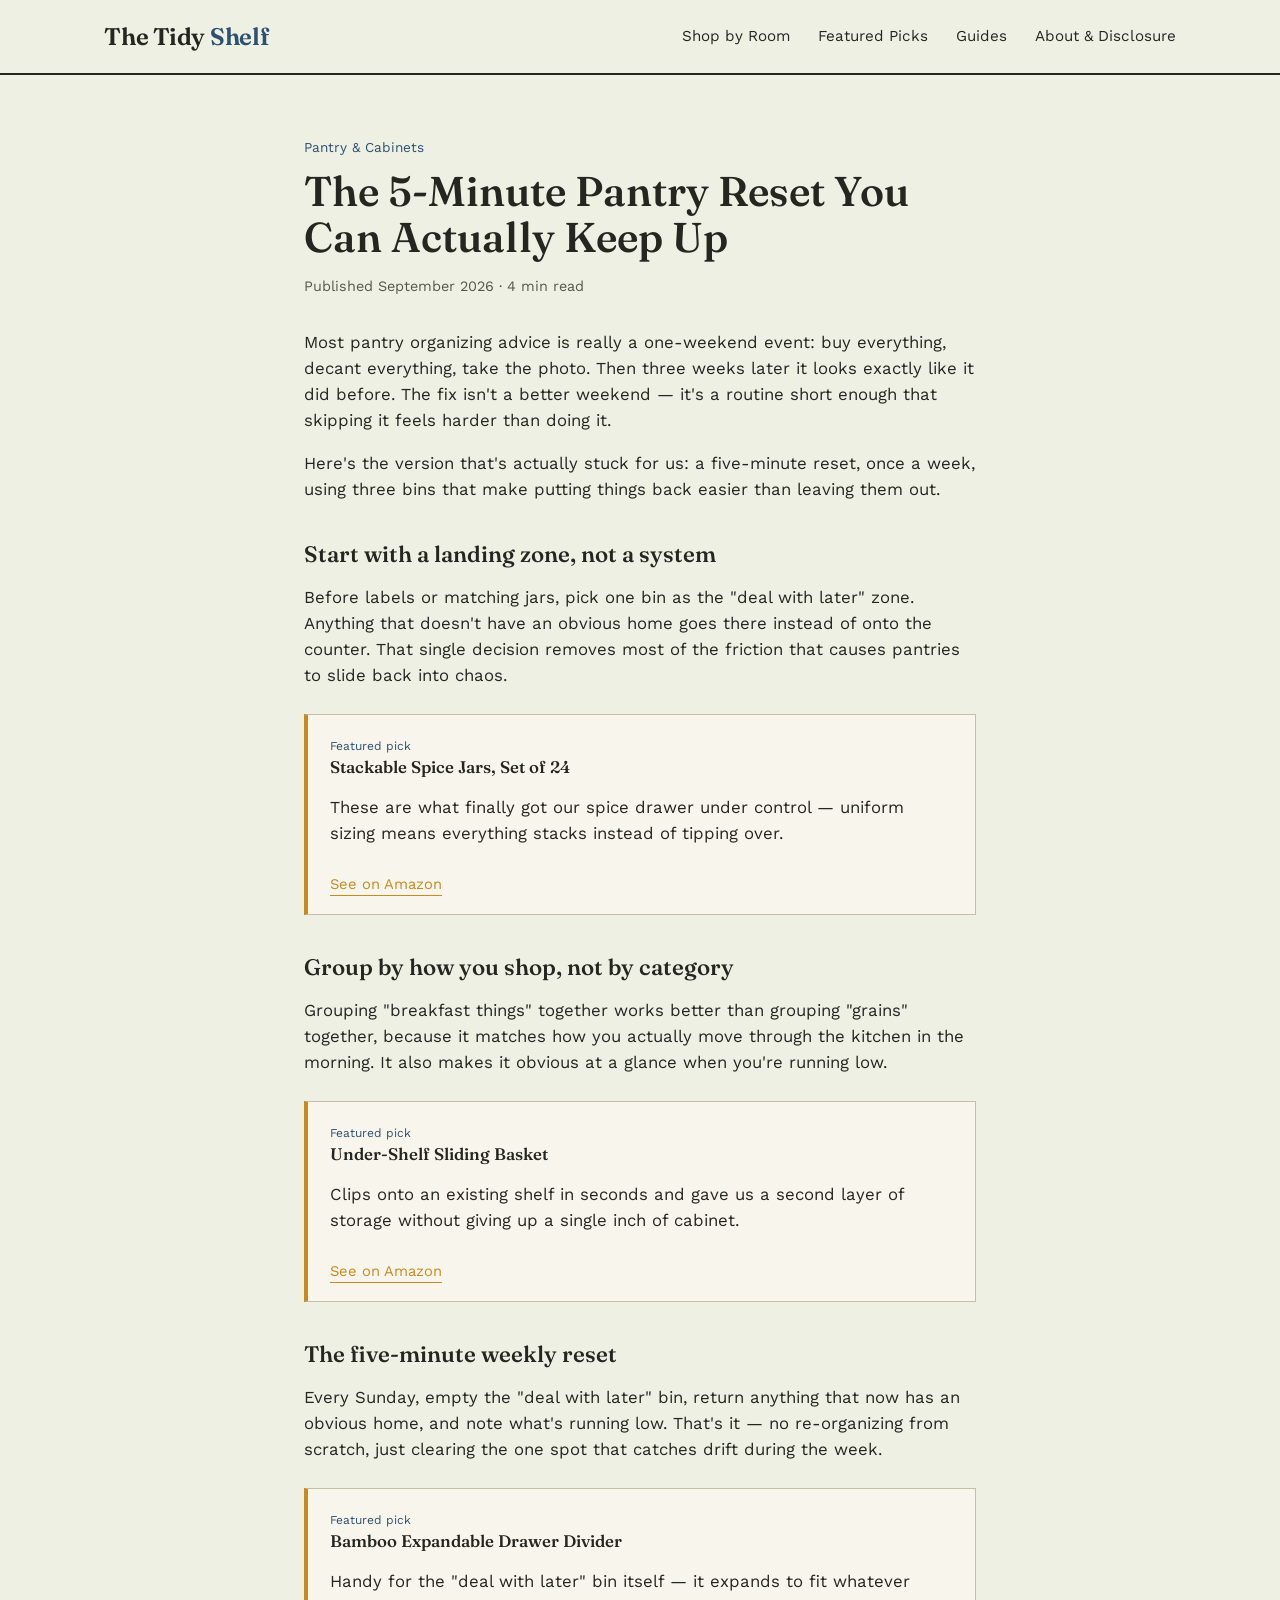
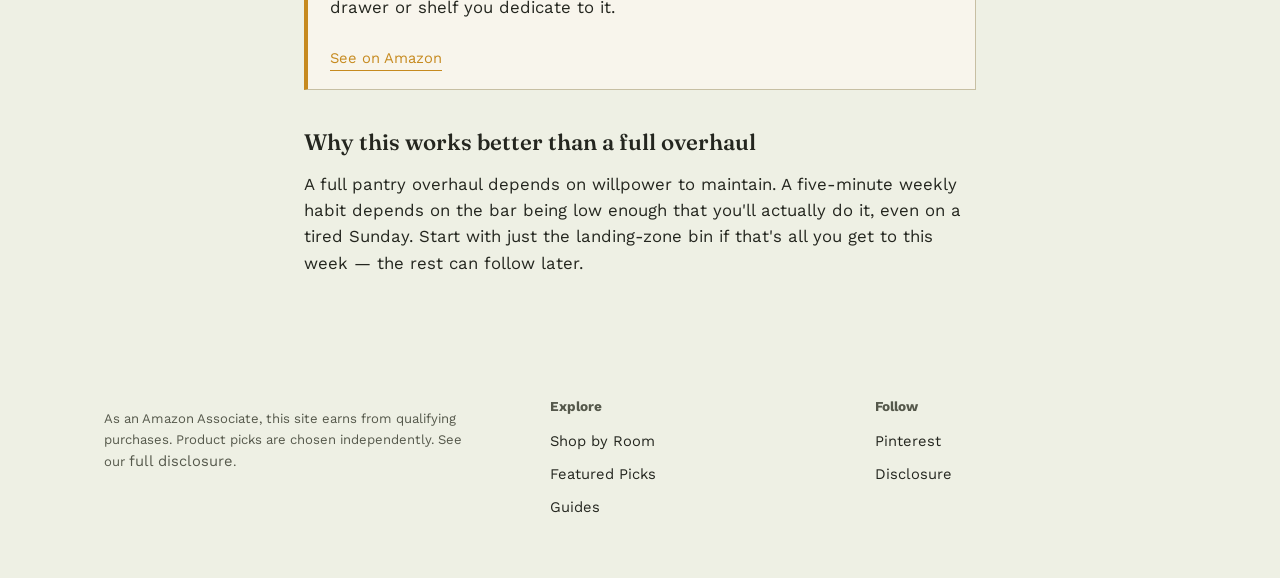
==== blog-post.html @ efd93c71 "Add files via upload" ====
<!DOCTYPE html>
<html lang="en">
<head>
<meta charset="UTF-8">
<meta name="viewport" content="width=device-width, initial-scale=1.0">
<title>The 5-Minute Pantry Reset You Can Actually Keep Up — The Tidy Shelf</title>
<meta name="description" content="A maintenance routine instead of a one-time overhaul, plus the three bins that made it stick.">
<link rel="preconnect" href="https://fonts.googleapis.com">
<link href="https://fonts.googleapis.com/css2?family=Fraunces:wght@400;500;560;620;700&family=Work+Sans:wght@400;500;600&display=swap" rel="stylesheet">
<link rel="stylesheet" href="style.css">
</head>
<body>

<header class="site-header">
  <div class="wrap">
    <a href="index.html" class="wordmark">The Tidy <span>Shelf</span></a>
    <button class="nav-toggle" aria-expanded="false" aria-controls="primary-menu">Menu</button>
    <nav class="primary-nav">
      <ul id="primary-menu">
        <li><a href="index.html#shelf">Shop by Room</a></li>
        <li><a href="index.html#picks">Featured Picks</a></li>
        <li><a href="index.html#blog">Guides</a></li>
        <li><a href="disclosure.html">About &amp; Disclosure</a></li>
      </ul>
    </nav>
  </div>
</header>

<article class="article">
  <div class="wrap">
    <p class="kicker">Pantry &amp; Cabinets</p>
    <h1>The 5-Minute Pantry Reset You Can Actually Keep Up</h1>
    <p class="meta">Published September 2026 · 4 min read</p>

    <p>Most pantry organizing advice is really a one-weekend event: buy everything, decant everything, take the photo. Then three weeks later it looks exactly like it did before. The fix isn't a better weekend — it's a routine short enough that skipping it feels harder than doing it.</p>

    <p>Here's the version that's actually stuck for us: a five-minute reset, once a week, using three bins that make putting things back easier than leaving them out.</p>

    <h2>Start with a landing zone, not a system</h2>
    <p>Before labels or matching jars, pick one bin as the "deal with later" zone. Anything that doesn't have an obvious home goes there instead of onto the counter. That single decision removes most of the friction that causes pantries to slide back into chaos.</p>

    <div class="callout">
      <span class="tag">Featured pick</span>
      <h3>Stackable Spice Jars, Set of 24</h3>
      <p>These are what finally got our spice drawer under control — uniform sizing means everything stacks instead of tipping over.</p>
      <a href="#" class="see-link">See on Amazon</a>
    </div>

    <h2>Group by how you shop, not by category</h2>
    <p>Grouping "breakfast things" together works better than grouping "grains" together, because it matches how you actually move through the kitchen in the morning. It also makes it obvious at a glance when you're running low.</p>

    <div class="callout">
      <span class="tag">Featured pick</span>
      <h3>Under-Shelf Sliding Basket</h3>
      <p>Clips onto an existing shelf in seconds and gave us a second layer of storage without giving up a single inch of cabinet.</p>
      <a href="#" class="see-link">See on Amazon</a>
    </div>

    <h2>The five-minute weekly reset</h2>
    <p>Every Sunday, empty the "deal with later" bin, return anything that now has an obvious home, and note what's running low. That's it — no re-organizing from scratch, just clearing the one spot that catches drift during the week.</p>

    <div class="callout">
      <span class="tag">Featured pick</span>
      <h3>Bamboo Expandable Drawer Divider</h3>
      <p>Handy for the "deal with later" bin itself — it expands to fit whatever drawer or shelf you dedicate to it.</p>
      <a href="#" class="see-link">See on Amazon</a>
    </div>

    <h2>Why this works better than a full overhaul</h2>
    <p>A full pantry overhaul depends on willpower to maintain. A five-minute weekly habit depends on the bar being low enough that you'll actually do it, even on a tired Sunday. Start with just the landing-zone bin if that's all you get to this week — the rest can follow later.</p>
  </div>
</article>

<footer class="site-footer">
  <div class="wrap">
    <div>
      <p class="disclosure-note">As an Amazon Associate, this site earns from qualifying purchases. Product picks are chosen independently. See our <a href="disclosure.html">full disclosure</a>.</p>
    </div>
    <div>
      <h4>Explore</h4>
      <ul>
        <li><a href="index.html#shelf">Shop by Room</a></li>
        <li><a href="index.html#picks">Featured Picks</a></li>
        <li><a href="index.html#blog">Guides</a></li>
      </ul>
    </div>
    <div>
      <h4>Follow</h4>
      <ul>
        <li><a href="https://pinterest.com/" target="_blank" rel="noopener">Pinterest</a></li>
        <li><a href="disclosure.html">Disclosure</a></li>
      </ul>
    </div>
  </div>
</footer>

<script>
  const toggle = document.querySelector('.nav-toggle');
  const menu = document.getElementById('primary-menu');
  if (toggle) {
    toggle.addEventListener('click', () => {
      const open = menu.classList.toggle('open');
      toggle.setAttribute('aria-expanded', open);
    });
  }
</script>
</body>
</html>
---- style.css ----
/* ============================================
   The Tidy Shelf — design tokens
   Palette: pale sage linen + delft ceramic blue + spice mustard
   ============================================ */
:root {
  --bg: #EEF0E4;
  --card: #F8F5EC;
  --ink: #24261F;
  --ink-soft: #55584B;
  --line: #C7BFA3;
  --blue: #2C5170;
  --blue-deep: #1E3C52;
  --mustard: #C68A1F;
  --brick: #8C4A3B;

  --serif: "Fraunces", Georgia, serif;
  --sans: "Work Sans", -apple-system, BlinkMacSystemFont, sans-serif;

  --max: 1120px;
}

* { box-sizing: border-box; }

@media (prefers-reduced-motion: reduce) {
  * { animation: none !important; transition: none !important; }
}

html { scroll-behavior: smooth; }

body {
  margin: 0;
  background: var(--bg);
  color: var(--ink);
  font-family: var(--sans);
  line-height: 1.55;
  -webkit-font-smoothing: antialiased;
}

a { color: inherit; }
img { max-width: 100%; display: block; }

.wrap {
  max-width: var(--max);
  margin: 0 auto;
  padding: 0 24px;
}

h1, h2, h3 {
  font-family: var(--serif);
  font-weight: 560;
  line-height: 1.12;
  margin: 0;
}

p { max-width: 62ch; }

/* ---------- header ---------- */
.site-header {
  border-bottom: 2px solid var(--ink);
  background: var(--bg);
  position: sticky;
  top: 0;
  z-index: 20;
}
.site-header .wrap {
  display: flex;
  align-items: center;
  justify-content: space-between;
  padding-top: 18px;
  padding-bottom: 18px;
}
.wordmark {
  font-family: var(--serif);
  font-size: 1.5rem;
  font-weight: 620;
  text-decoration: none;
  letter-spacing: -0.01em;
}
.wordmark span { color: var(--blue); }

nav.primary-nav ul {
  display: flex;
  gap: 28px;
  list-style: none;
  margin: 0;
  padding: 0;
}
nav.primary-nav a {
  text-decoration: none;
  font-size: 0.95rem;
  color: var(--ink);
  border-bottom: 2px solid transparent;
  padding-bottom: 2px;
}
nav.primary-nav a:hover { border-color: var(--mustard); }

.nav-toggle { display: none; }

@media (max-width: 720px) {
  nav.primary-nav ul {
    position: fixed;
    inset: 61px 0 auto 0;
    flex-direction: column;
    background: var(--bg);
    border-bottom: 2px solid var(--ink);
    padding: 8px 24px 20px;
    gap: 14px;
    display: none;
  }
  nav.primary-nav ul.open { display: flex; }
  .nav-toggle {
    display: inline-flex;
    background: none;
    border: 1px solid var(--ink);
    font-family: var(--sans);
    font-size: 0.9rem;
    padding: 6px 12px;
    cursor: pointer;
  }
}

/* ---------- hero ---------- */
.hero {
  padding: 64px 0 56px;
  border-bottom: 1px solid var(--line);
}
.hero .wrap {
  display: grid;
  grid-template-columns: 1.15fr 0.85fr;
  gap: 48px;
  align-items: center;
}
.hero h1 {
  font-size: clamp(2.2rem, 4vw, 3.4rem);
  max-width: 14ch;
}
.hero .lede {
  margin-top: 18px;
  font-size: 1.08rem;
  color: var(--ink-soft);
  max-width: 46ch;
}
.hero .cta-row {
  margin-top: 28px;
  display: flex;
  gap: 14px;
  flex-wrap: wrap;
}
.btn {
  display: inline-block;
  font-family: var(--sans);
  font-size: 0.95rem;
  text-decoration: none;
  padding: 12px 22px;
  border: 1.5px solid var(--ink);
  background: var(--ink);
  color: var(--bg);
}
.btn:hover { background: var(--blue-deep); border-color: var(--blue-deep); }
.btn.ghost {
  background: transparent;
  color: var(--ink);
}
.btn.ghost:hover { border-color: var(--mustard); color: var(--mustard); }

.hero-art { width: 100%; height: auto; }

@media (max-width: 800px) {
  .hero .wrap { grid-template-columns: 1fr; }
  .hero-art { max-width: 320px; margin: 0 auto; }
}

/* ---------- shelf / category strip ---------- */
.shelf {
  padding: 48px 0 8px;
}
.shelf h2 {
  font-size: 1.5rem;
  margin-bottom: 26px;
}
.shelf-row {
  display: grid;
  grid-template-columns: repeat(4, 1fr);
  gap: 0;
  border-top: 2px solid var(--ink);
}
.shelf-item {
  padding: 22px 18px 26px;
  border-right: 1px solid var(--line);
  border-bottom: 4px solid var(--jar-color, var(--mustard));
  text-decoration: none;
  color: var(--ink);
}
.shelf-item:last-child { border-right: none; }
.shelf-item svg { width: 34px; height: 34px; margin-bottom: 14px; }
.shelf-item h3 { font-size: 1.02rem; font-weight: 560; }
.shelf-item p { font-size: 0.88rem; color: var(--ink-soft); margin: 6px 0 0; }

@media (max-width: 720px) {
  .shelf-row { grid-template-columns: repeat(2, 1fr); }
  .shelf-item:nth-child(2) { border-right: none; }
}

/* ---------- picks grid ---------- */
.picks {
  padding: 56px 0;
}
.picks-head {
  display: flex;
  align-items: baseline;
  justify-content: space-between;
  margin-bottom: 30px;
  gap: 16px;
  flex-wrap: wrap;
}
.picks-head h2 { font-size: 1.6rem; }
.picks-head .sub { color: var(--ink-soft); font-size: 0.95rem; }

.picks-grid {
  display: grid;
  grid-template-columns: repeat(3, 1fr);
  gap: 22px;
}
.pick-card {
  background: var(--card);
  border: 1px solid var(--line);
  padding: 20px 20px 22px;
  display: flex;
  flex-direction: column;
}
.pick-card .tag {
  font-size: 0.75rem;
  color: var(--blue);
  border-bottom: 1px solid var(--line);
  padding-bottom: 8px;
  margin-bottom: 12px;
}
.pick-card h3 {
  font-size: 1.12rem;
  font-weight: 560;
}
.pick-card p.why {
  font-size: 0.92rem;
  color: var(--ink-soft);
  margin: 10px 0 16px;
  flex-grow: 1;
}
.pick-card .price-note {
  font-size: 0.82rem;
  color: var(--ink-soft);
  margin-bottom: 12px;
}
.pick-card .see-link {
  font-size: 0.92rem;
  color: var(--mustard);
  text-decoration: none;
  border-bottom: 1.5px solid var(--mustard);
  align-self: flex-start;
  padding-bottom: 1px;
}
.pick-card .see-link:hover { color: var(--brick); border-color: var(--brick); }

@media (max-width: 900px) {
  .picks-grid { grid-template-columns: repeat(2, 1fr); }
}
@media (max-width: 620px) {
  .picks-grid { grid-template-columns: 1fr; }
}

/* ---------- blog list ---------- */
.blog {
  padding: 40px 0 60px;
  border-top: 1px solid var(--line);
}
.blog h2 { font-size: 1.6rem; margin-bottom: 8px; }
.blog .sub { color: var(--ink-soft); margin-bottom: 30px; }

.post-row {
  display: grid;
  grid-template-columns: 140px 1fr;
  gap: 24px;
  padding: 22px 0;
  border-top: 1px solid var(--line);
  text-decoration: none;
  color: var(--ink);
}
.post-row:last-child { border-bottom: 1px solid var(--line); }
.post-row .date {
  font-size: 0.85rem;
  color: var(--ink-soft);
  padding-top: 4px;
}
.post-row h3 { font-size: 1.18rem; margin-bottom: 8px; }
.post-row p { font-size: 0.93rem; color: var(--ink-soft); margin: 0; }

@media (max-width: 600px) {
  .post-row { grid-template-columns: 1fr; gap: 6px; }
}

/* ---------- pinterest band ---------- */
.pin-band {
  background: var(--blue);
  color: #fff;
}
.pin-band .wrap {
  padding: 44px 24px;
  display: flex;
  align-items: center;
  justify-content: space-between;
  gap: 24px;
  flex-wrap: wrap;
}
.pin-band h2 {
  color: #fff;
  font-size: 1.5rem;
  max-width: 24ch;
}
.pin-band p { color: #D9E2E8; margin-top: 8px; }
.pin-band .btn {
  background: #fff;
  border-color: #fff;
  color: var(--blue-deep);
}
.pin-band .btn:hover { background: var(--mustard); border-color: var(--mustard); color: #fff; }

/* ---------- footer ---------- */
footer.site-footer {
  padding: 40px 0 50px;
}
footer.site-footer .wrap {
  display: grid;
  grid-template-columns: 1.4fr 1fr 1fr;
  gap: 24px;
}
footer.site-footer h4 {
  font-family: var(--sans);
  font-size: 0.85rem;
  margin: 0 0 12px;
  color: var(--ink-soft);
}
footer.site-footer ul {
  list-style: none;
  margin: 0;
  padding: 0;
}
footer.site-footer li { margin-bottom: 8px; }
footer.site-footer a {
  text-decoration: none;
  font-size: 0.92rem;
}
footer.site-footer a:hover { color: var(--blue); }
.disclosure-note {
  font-size: 0.82rem;
  color: var(--ink-soft);
  max-width: 46ch;
}
@media (max-width: 700px) {
  footer.site-footer .wrap { grid-template-columns: 1fr; }
}

/* ---------- article page ---------- */
.article {
  padding: 48px 0 64px;
}
.article .wrap { max-width: 720px; }
.article .kicker {
  font-size: 0.85rem;
  color: var(--blue);
  margin-bottom: 10px;
}
.article h1 { font-size: clamp(1.9rem, 4vw, 2.6rem); max-width: none; }
.article .meta {
  color: var(--ink-soft);
  font-size: 0.9rem;
  margin: 14px 0 32px;
}
.article p { max-width: none; font-size: 1.05rem; }
.article h2 {
  font-size: 1.4rem;
  margin-top: 40px;
  margin-bottom: 14px;
}
.callout {
  background: var(--card);
  border: 1px solid var(--line);
  border-left: 4px solid var(--mustard);
  padding: 18px 22px;
  margin: 26px 0;
}
.callout .tag {
  font-size: 0.75rem;
  color: var(--blue);
  margin-bottom: 6px;
}
.callout h3 { font-size: 1.05rem; margin-bottom: 8px; }
.callout .see-link {
  display: inline-block;
  margin-top: 10px;
  font-size: 0.92rem;
  color: var(--mustard);
  text-decoration: none;
  border-bottom: 1.5px solid var(--mustard);
}

/* ---------- simple page (disclosure) ---------- */
.simple-page { padding: 56px 0 70px; }
.simple-page .wrap { max-width: 680px; }
.simple-page h1 { font-size: 2rem; margin-bottom: 24px; }
.simple-page h2 { font-size: 1.2rem; margin-top: 32px; margin-bottom: 10px; }
.simple-page p { max-width: none; }
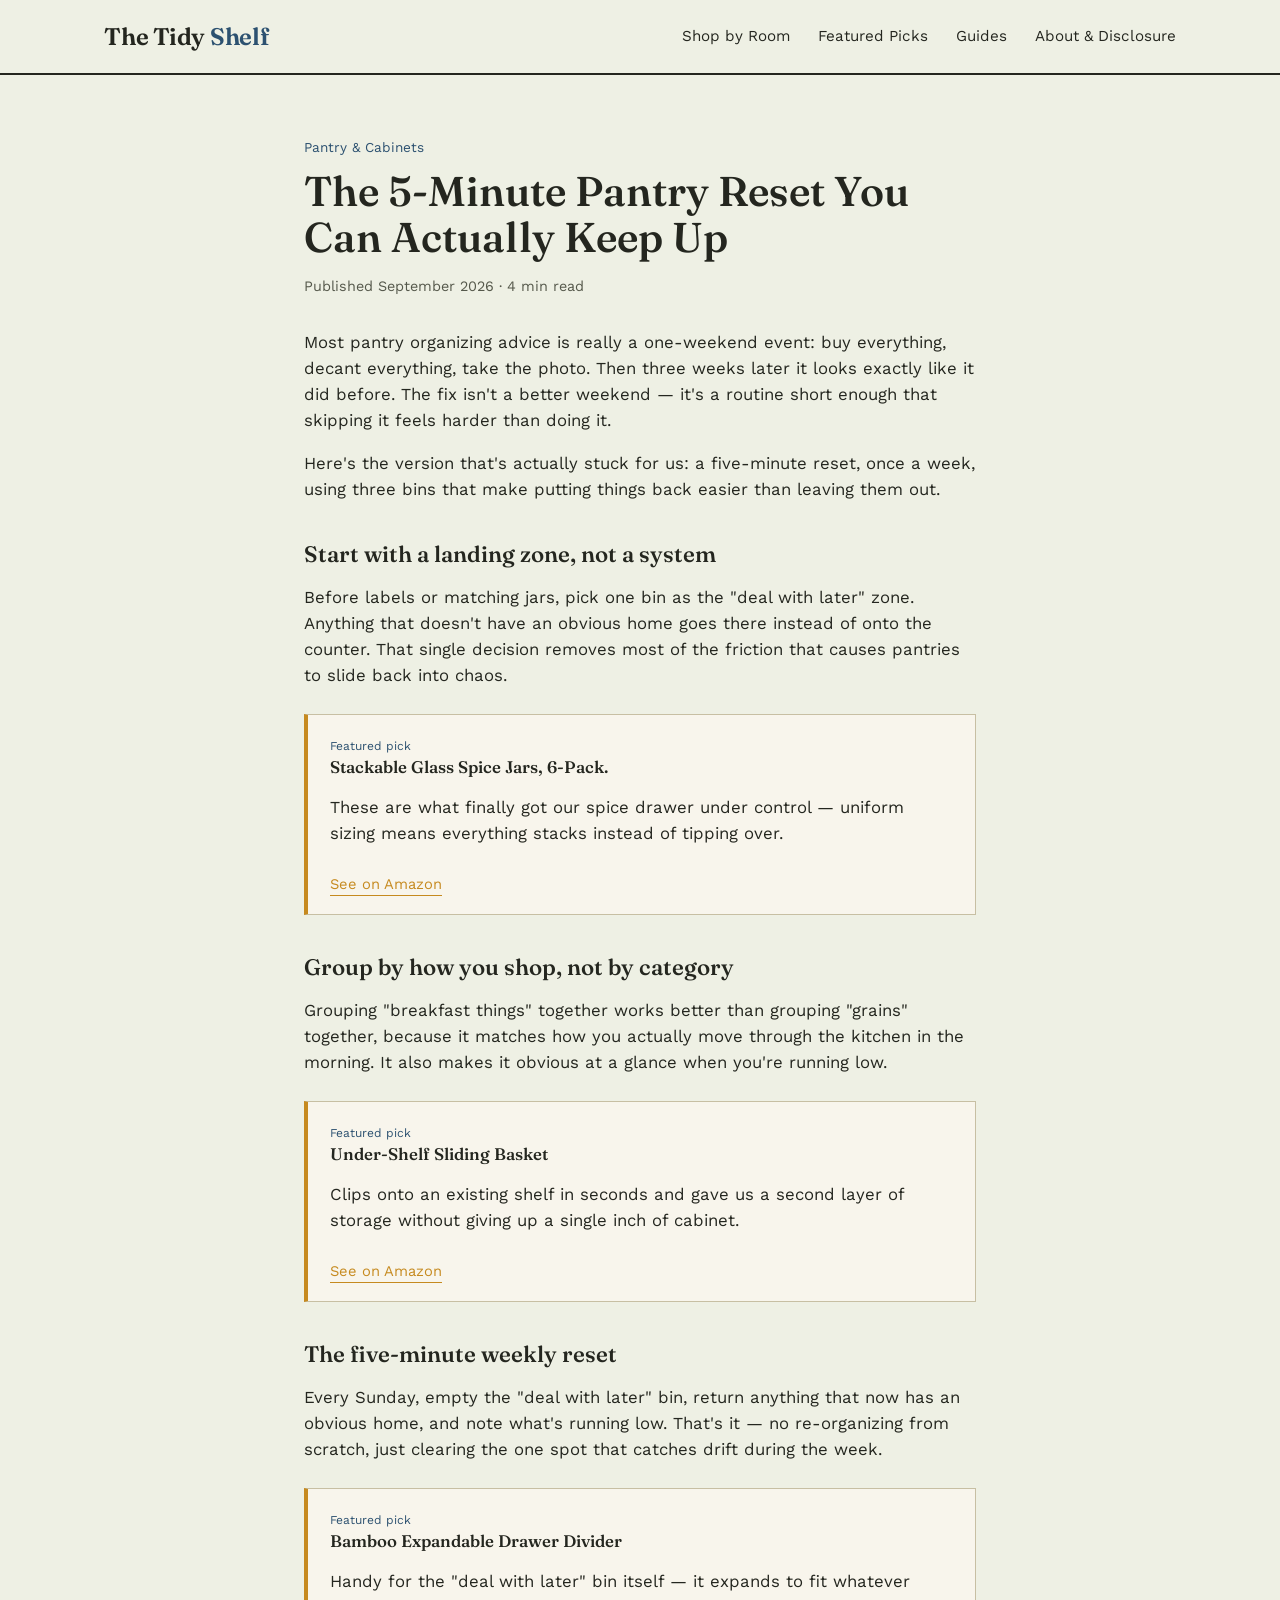
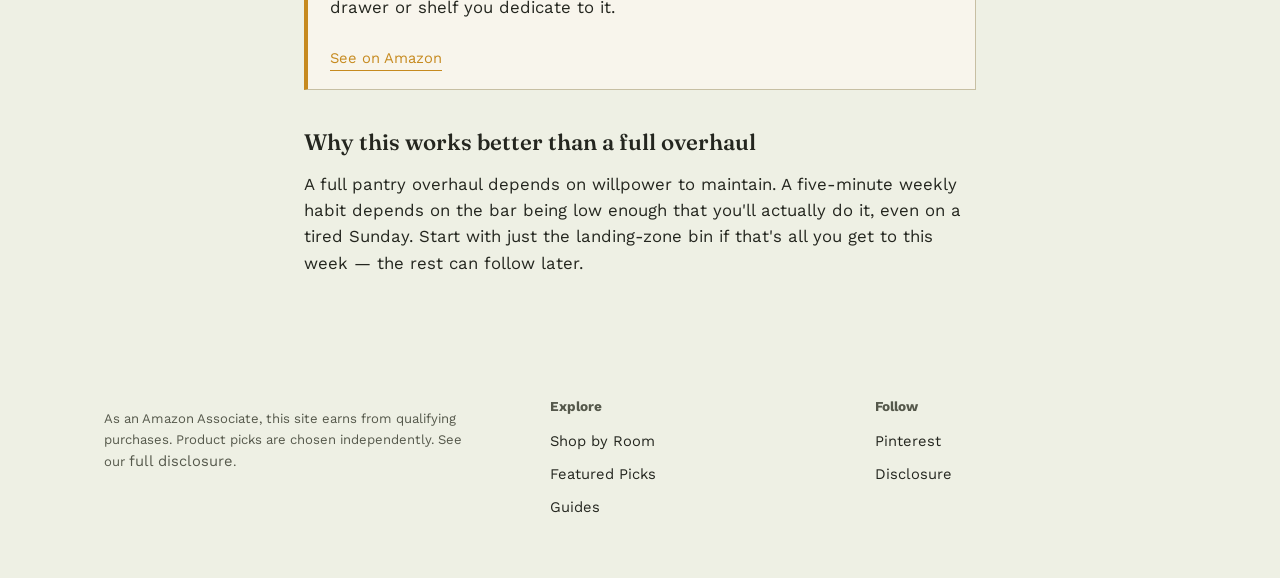
==== commit cac02601: "Update spice jar description and link in blog post" ====
--- a/blog-post.html
+++ b/blog-post.html
@@ -41,9 +41,9 @@
 
     <div class="callout">
       <span class="tag">Featured pick</span>
-      <h3>Stackable Spice Jars, Set of 24</h3>
+      <h3>Stackable Glass Spice Jars, 6-Pack.</h3>
       <p>These are what finally got our spice drawer under control — uniform sizing means everything stacks instead of tipping over.</p>
-      <a href="#" class="see-link">See on Amazon</a>
+      <a href="https://link.amazon/B0bfKi2MJ" class="see-link">See on Amazon</a>
     </div>
 
     <h2>Group by how you shop, not by category</h2>
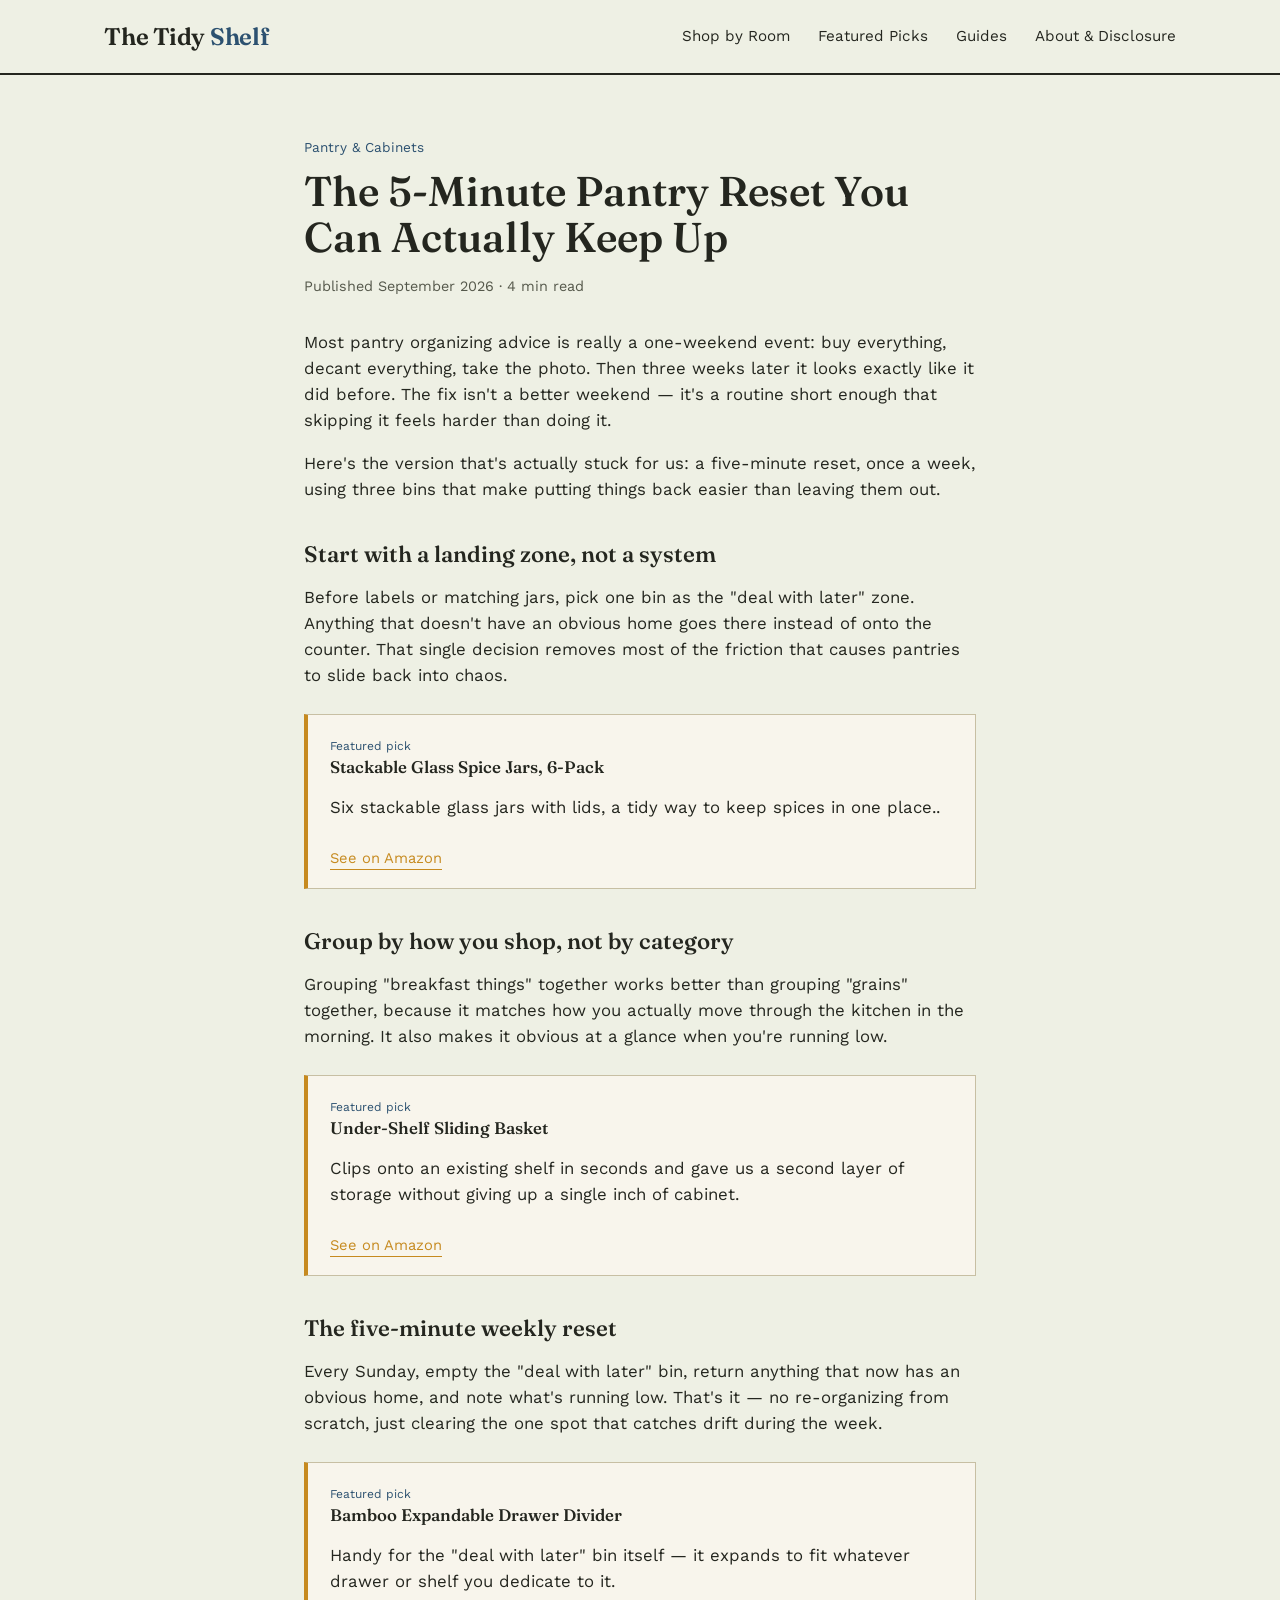
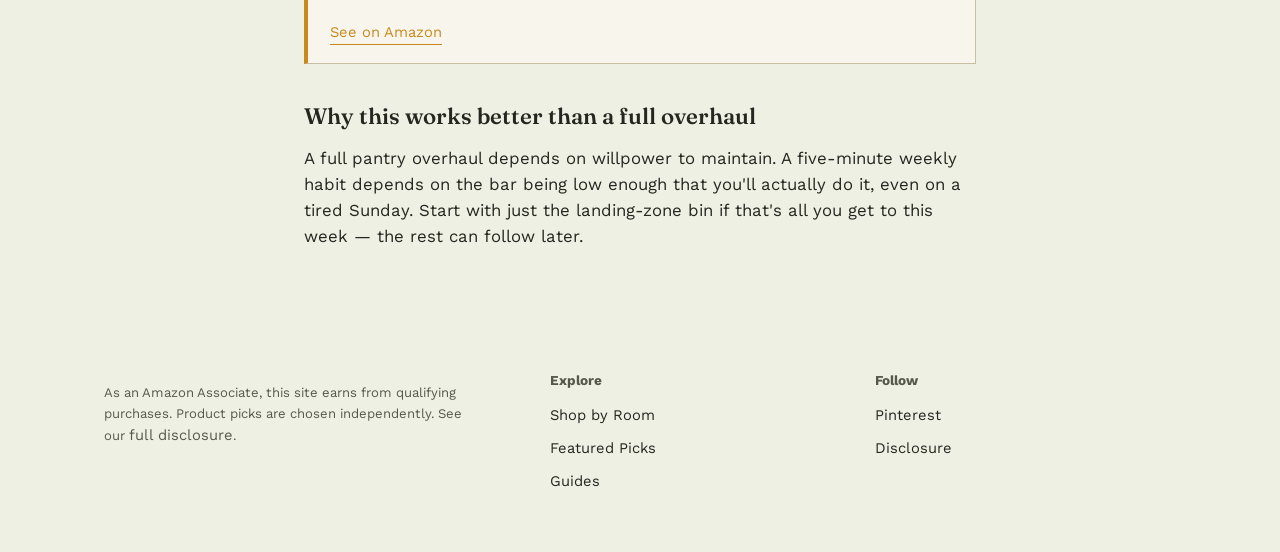
==== commit 222c0fa4: "Revise spice jar details in blog post Updated product description for stackable glass spice jars." ====
--- a/blog-post.html
+++ b/blog-post.html
@@ -41,8 +41,8 @@
 
     <div class="callout">
       <span class="tag">Featured pick</span>
-      <h3>Stackable Glass Spice Jars, 6-Pack.</h3>
-      <p>These are what finally got our spice drawer under control — uniform sizing means everything stacks instead of tipping over.</p>
+      <h3>Stackable Glass Spice Jars, 6-Pack</h3>
+      <p>Six stackable glass jars with lids, a tidy way to keep spices in one place..</p>
       <a href="https://link.amazon/B0bfKi2MJ" class="see-link">See on Amazon</a>
     </div>
 
